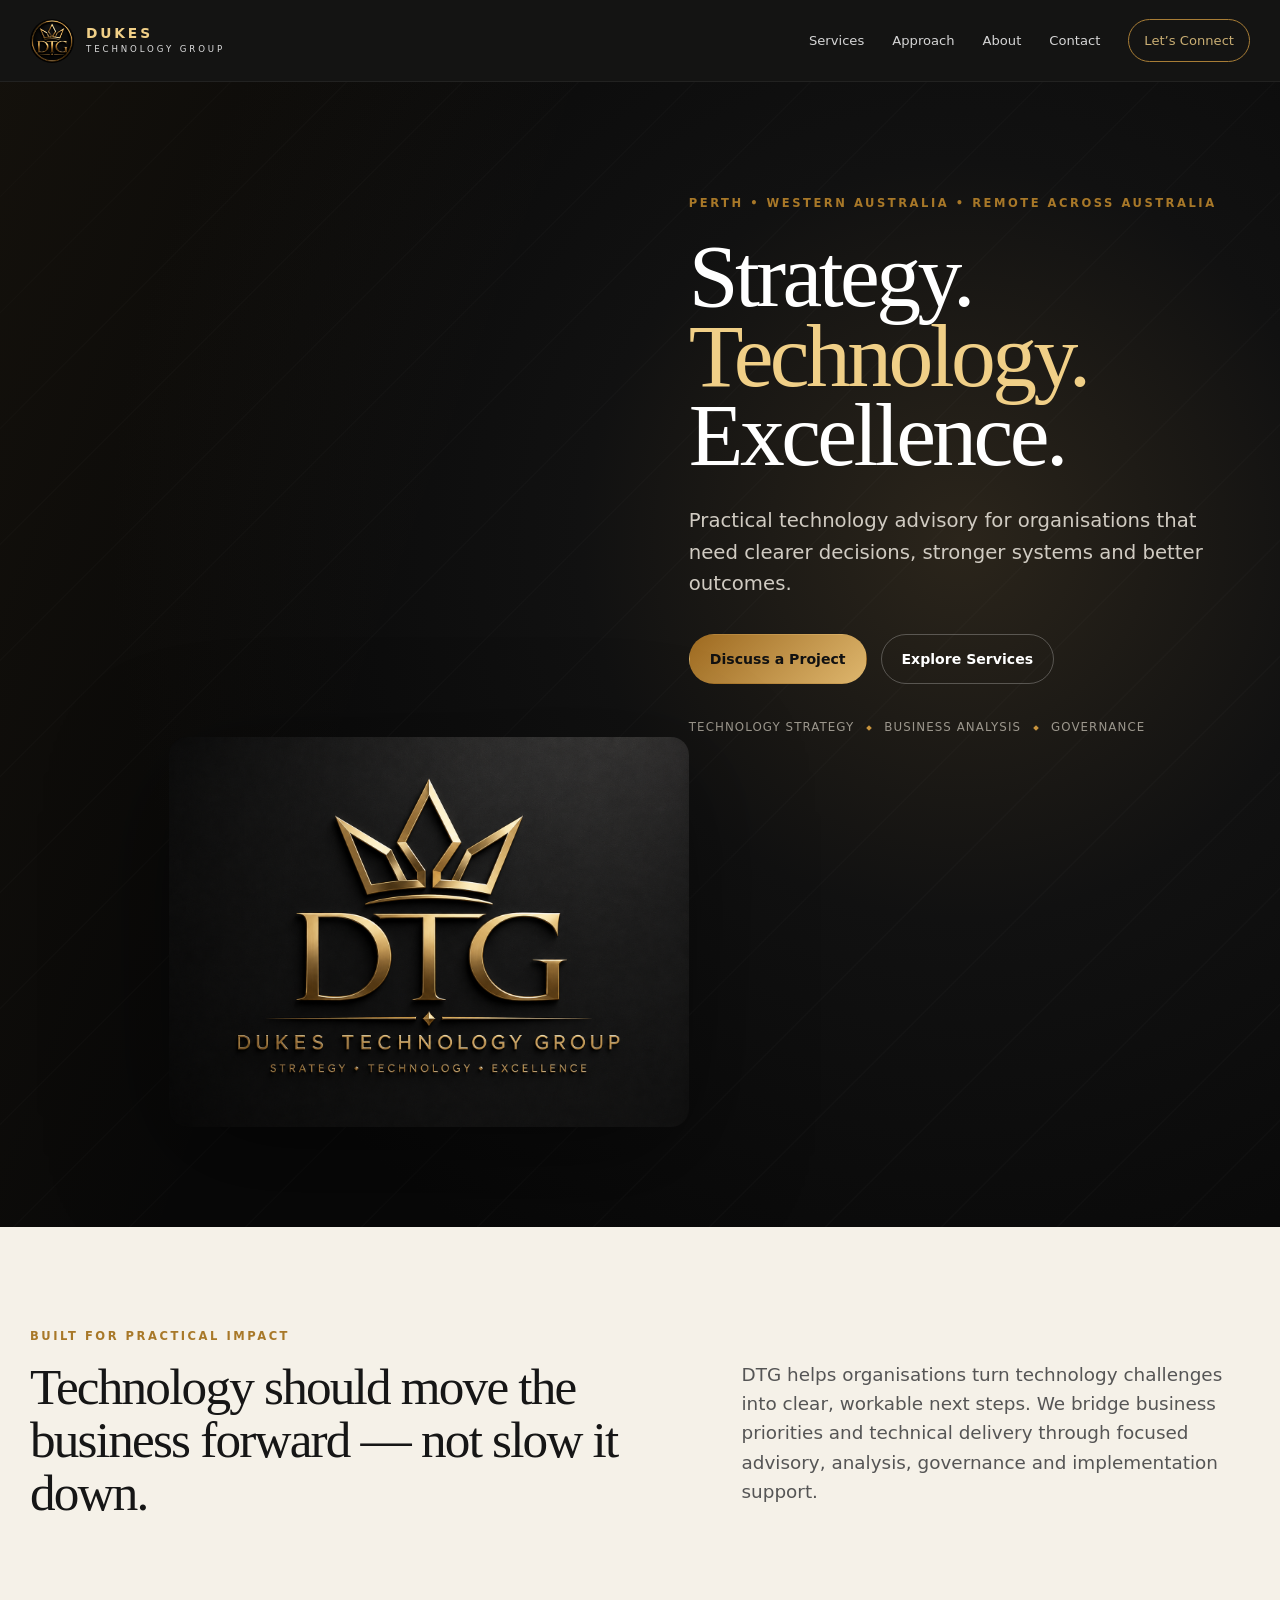
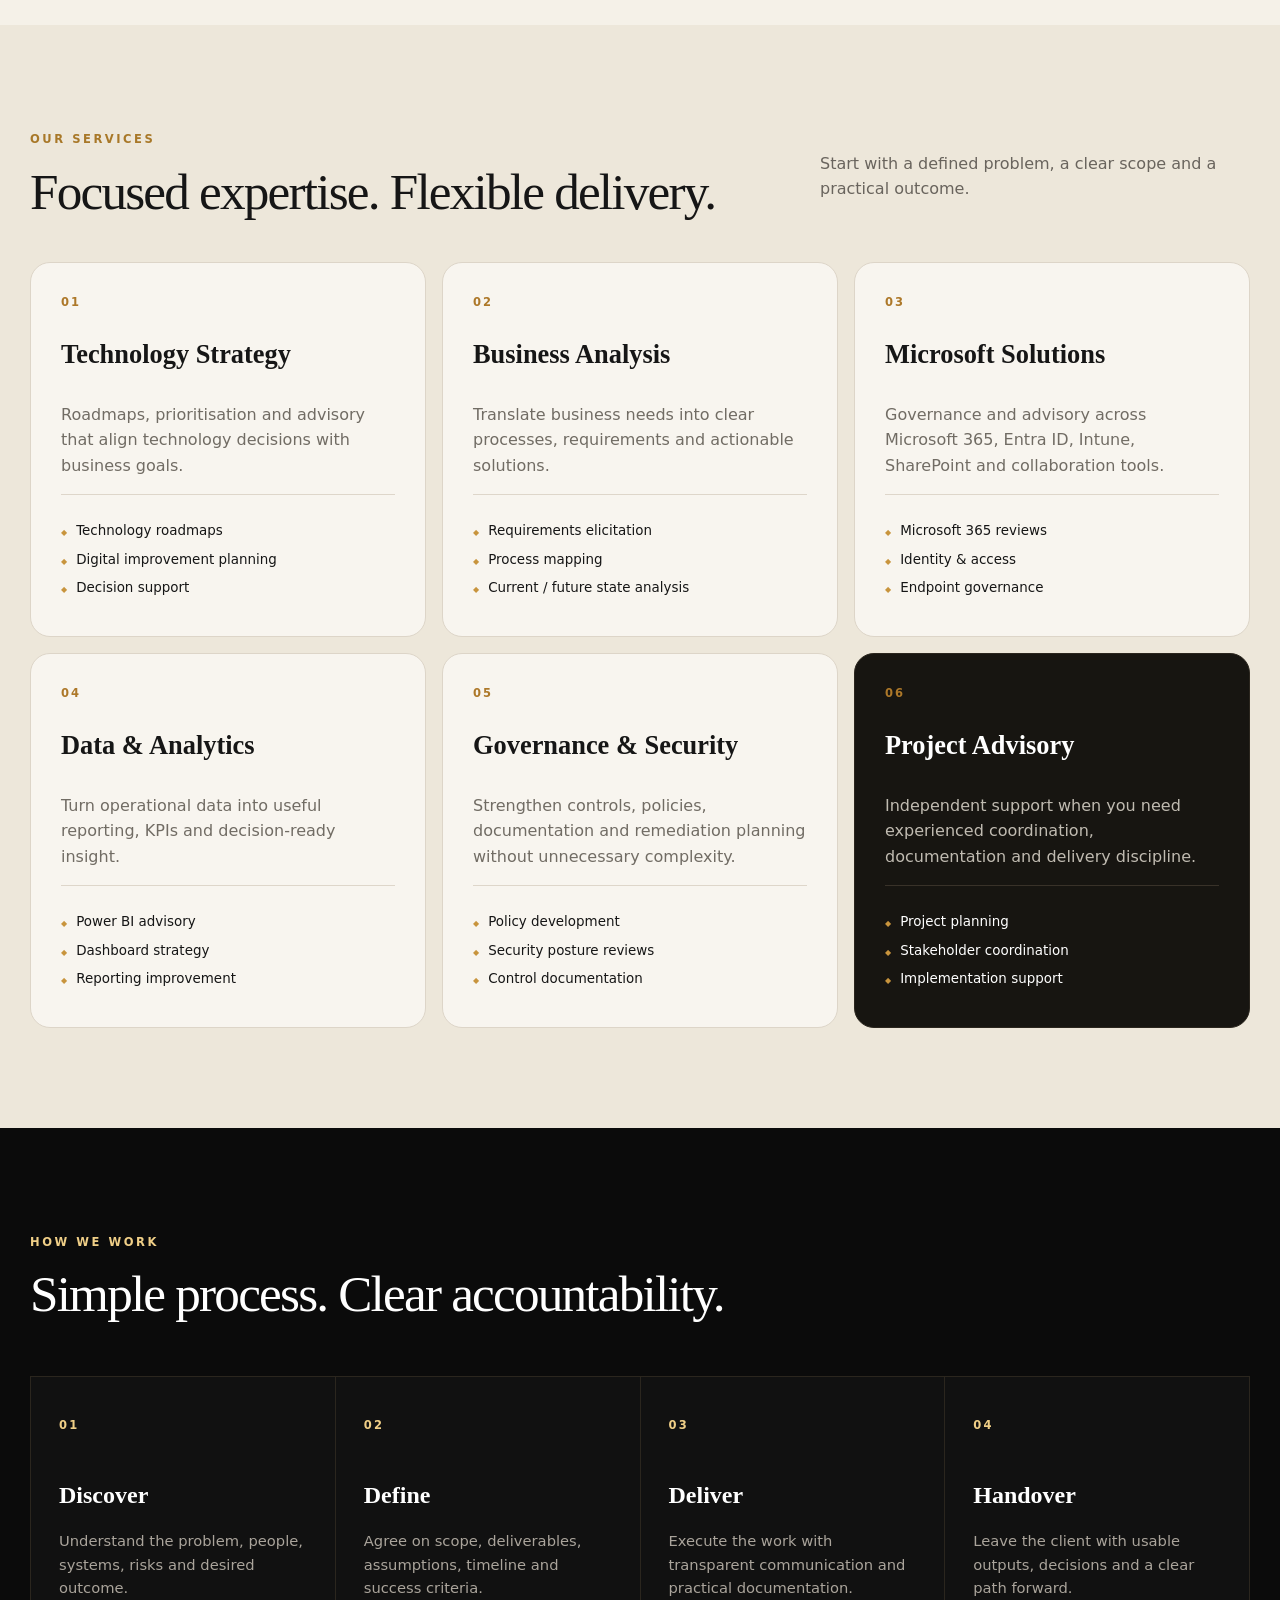
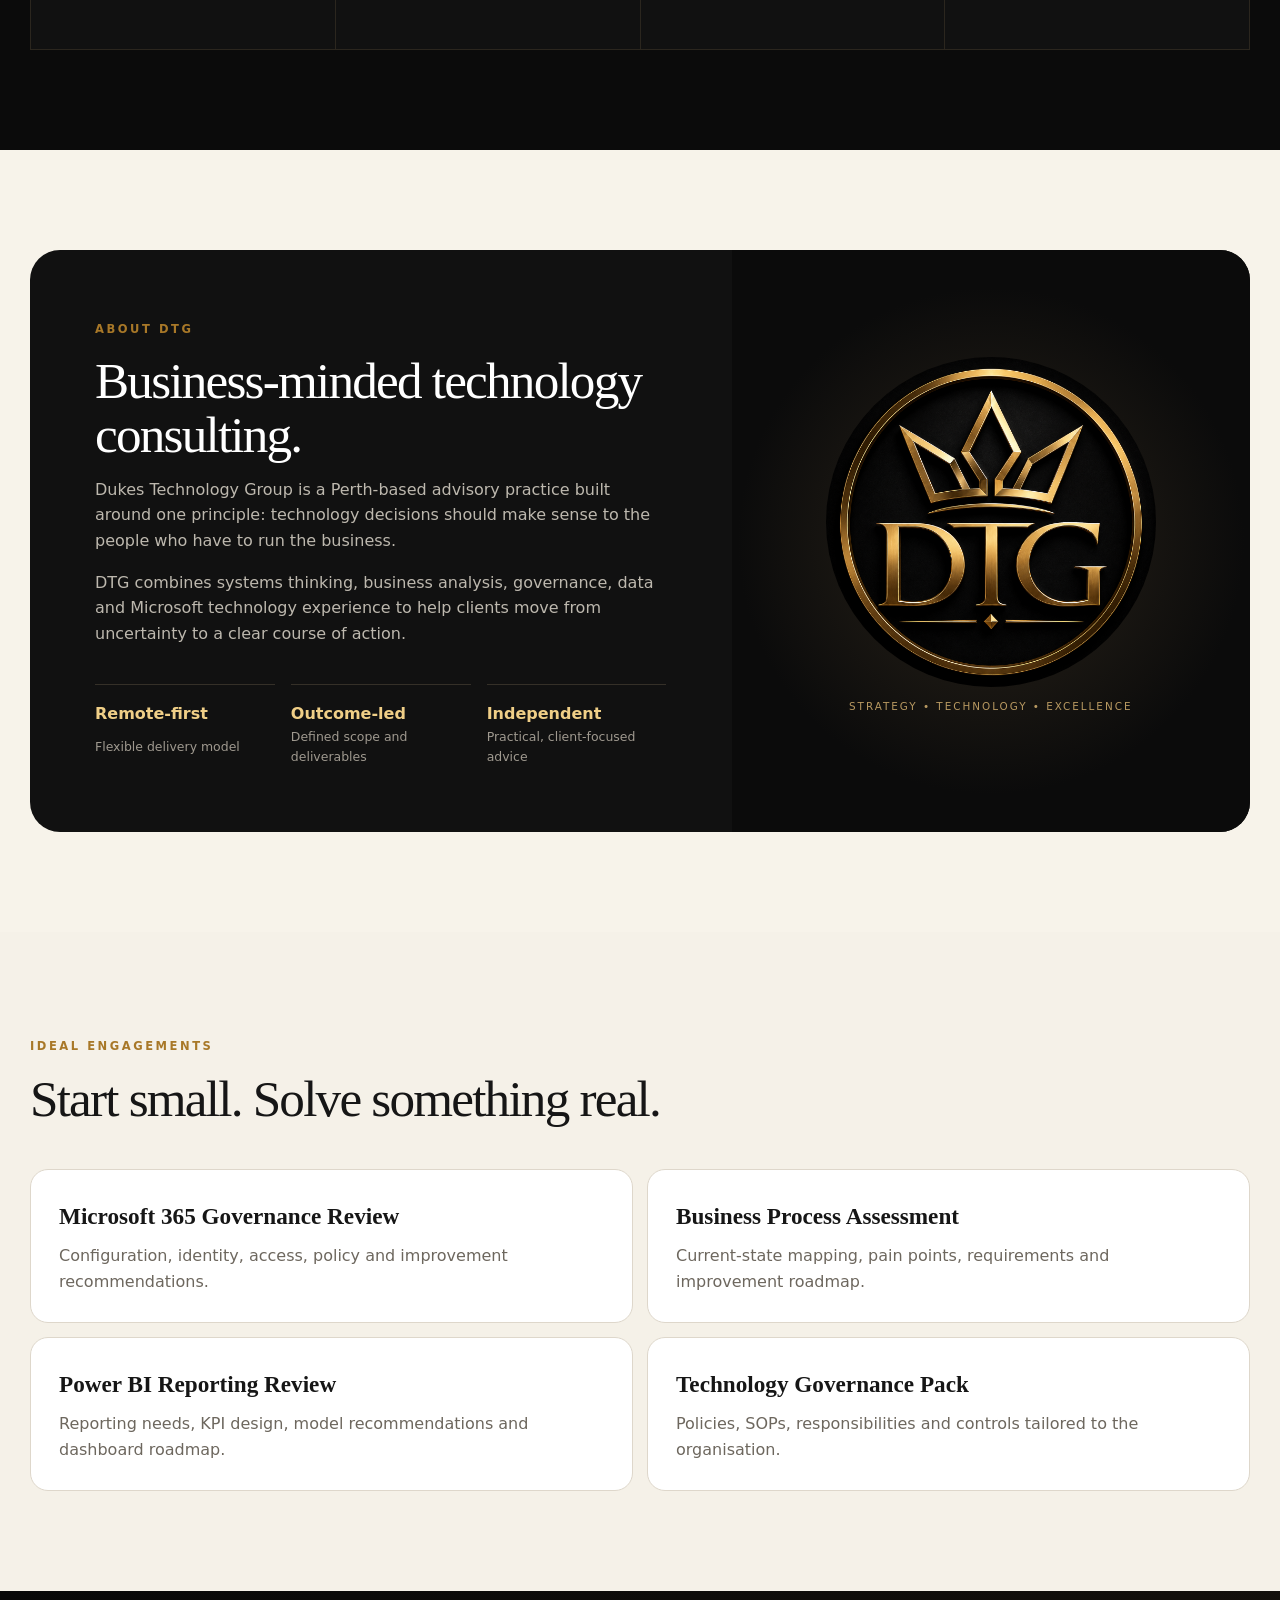
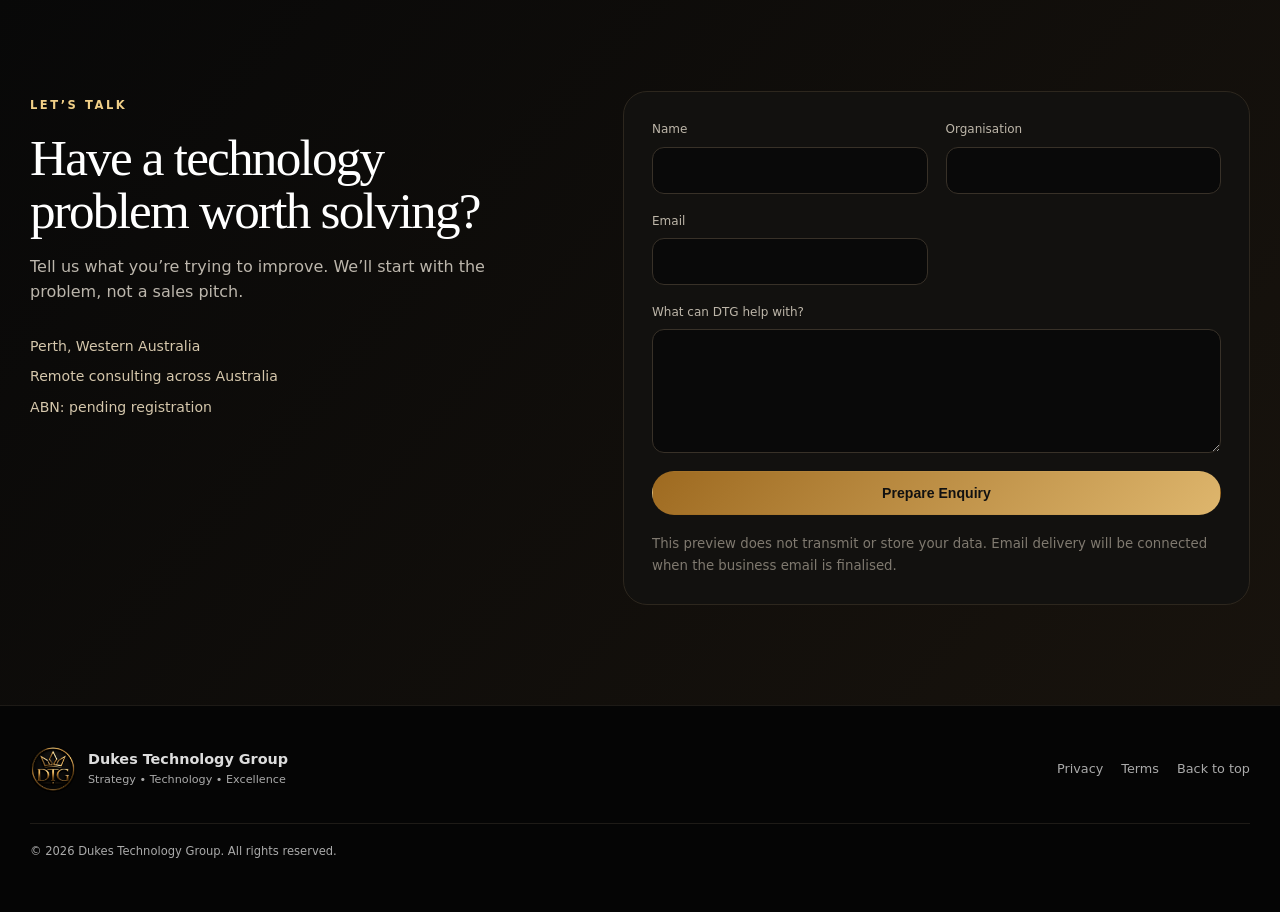
==== index.html @ 26ea8cbc "Initial Dukes Technology Group website Static black-and-gold marketing site: home, privacy, terms, s" ====
<!doctype html>
<html lang="en-AU">
<head>
  <meta charset="utf-8" />
  <meta name="viewport" content="width=device-width, initial-scale=1" />
  <title>Dukes Technology Group | Strategy. Technology. Excellence.</title>
  <meta name="description" content="Dukes Technology Group is a Perth-based technology advisory practice helping organisations improve strategy, systems, Microsoft 365, data, governance and security." />
  <link rel="icon" href="assets/favicon.png" type="image/png" />
  <link rel="stylesheet" href="style.css" />
</head>
<body>
  <header class="site-header" id="top">
    <a class="brand" href="#top" aria-label="Dukes Technology Group home">
      <img src="assets/dtg-avatar.png" alt="DTG crown monogram" />
      <span><strong>DUKES</strong><small>TECHNOLOGY GROUP</small></span>
    </a>
    <button class="nav-toggle" aria-label="Open menu" aria-expanded="false">☰</button>
    <nav class="nav" aria-label="Main navigation">
      <a href="#services">Services</a>
      <a href="#approach">Approach</a>
      <a href="#about">About</a>
      <a href="#contact">Contact</a>
      <a class="nav-cta" href="#contact">Let’s Connect</a>
    </nav>
  </header>

  <main>
    <section class="hero">
      <div class="hero-overlay"></div>
      <div class="hero-copy">
        <p class="eyebrow">PERTH • WESTERN AUSTRALIA • REMOTE ACROSS AUSTRALIA</p>
        <h1>Strategy.<br><span>Technology.</span><br>Excellence.</h1>
        <p class="hero-lede">Practical technology advisory for organisations that need clearer decisions, stronger systems and better outcomes.</p>
        <div class="hero-actions">
          <a class="btn gold" href="#contact">Discuss a Project</a>
          <a class="btn ghost" href="#services">Explore Services</a>
        </div>
        <div class="trust-row">
          <span>Technology Strategy</span><i></i><span>Business Analysis</span><i></i><span>Governance</span>
        </div>
      </div>
      <div class="hero-mark">
        <img src="assets/dtg-hero-logo.png" alt="Dukes Technology Group gold logo" />
      </div>
    </section>

    <section class="intro section-pad">
      <div class="section-kicker">BUILT FOR PRACTICAL IMPACT</div>
      <div class="intro-grid">
        <h2>Technology should move the business forward — not slow it down.</h2>
        <p>DTG helps organisations turn technology challenges into clear, workable next steps. We bridge business priorities and technical delivery through focused advisory, analysis, governance and implementation support.</p>
      </div>
    </section>

    <section class="services section-pad" id="services">
      <div class="section-heading">
        <div><span class="section-kicker">OUR SERVICES</span><h2>Focused expertise. Flexible delivery.</h2></div>
        <p>Start with a defined problem, a clear scope and a practical outcome.</p>
      </div>
      <div class="card-grid">
        <article class="service-card"><span class="num">01</span><h3>Technology Strategy</h3><p>Roadmaps, prioritisation and advisory that align technology decisions with business goals.</p><ul><li>Technology roadmaps</li><li>Digital improvement planning</li><li>Decision support</li></ul></article>
        <article class="service-card"><span class="num">02</span><h3>Business Analysis</h3><p>Translate business needs into clear processes, requirements and actionable solutions.</p><ul><li>Requirements elicitation</li><li>Process mapping</li><li>Current / future state analysis</li></ul></article>
        <article class="service-card"><span class="num">03</span><h3>Microsoft Solutions</h3><p>Governance and advisory across Microsoft 365, Entra ID, Intune, SharePoint and collaboration tools.</p><ul><li>Microsoft 365 reviews</li><li>Identity & access</li><li>Endpoint governance</li></ul></article>
        <article class="service-card"><span class="num">04</span><h3>Data & Analytics</h3><p>Turn operational data into useful reporting, KPIs and decision-ready insight.</p><ul><li>Power BI advisory</li><li>Dashboard strategy</li><li>Reporting improvement</li></ul></article>
        <article class="service-card"><span class="num">05</span><h3>Governance & Security</h3><p>Strengthen controls, policies, documentation and remediation planning without unnecessary complexity.</p><ul><li>Policy development</li><li>Security posture reviews</li><li>Control documentation</li></ul></article>
        <article class="service-card featured"><span class="num">06</span><h3>Project Advisory</h3><p>Independent support when you need experienced coordination, documentation and delivery discipline.</p><ul><li>Project planning</li><li>Stakeholder coordination</li><li>Implementation support</li></ul></article>
      </div>
    </section>

    <section class="approach" id="approach">
      <div class="section-pad">
        <span class="section-kicker light">HOW WE WORK</span>
        <h2>Simple process. Clear accountability.</h2>
        <div class="steps">
          <div class="step"><b>01</b><h3>Discover</h3><p>Understand the problem, people, systems, risks and desired outcome.</p></div>
          <div class="step"><b>02</b><h3>Define</h3><p>Agree on scope, deliverables, assumptions, timeline and success criteria.</p></div>
          <div class="step"><b>03</b><h3>Deliver</h3><p>Execute the work with transparent communication and practical documentation.</p></div>
          <div class="step"><b>04</b><h3>Handover</h3><p>Leave the client with usable outputs, decisions and a clear path forward.</p></div>
        </div>
      </div>
    </section>

    <section class="about section-pad" id="about">
      <div class="about-panel">
        <div class="about-copy">
          <span class="section-kicker">ABOUT DTG</span>
          <h2>Business-minded technology consulting.</h2>
          <p>Dukes Technology Group is a Perth-based advisory practice built around one principle: technology decisions should make sense to the people who have to run the business.</p>
          <p>DTG combines systems thinking, business analysis, governance, data and Microsoft technology experience to help clients move from uncertainty to a clear course of action.</p>
          <div class="mini-stats"><div><strong>Remote-first</strong><span>Flexible delivery model</span></div><div><strong>Outcome-led</strong><span>Defined scope and deliverables</span></div><div><strong>Independent</strong><span>Practical, client-focused advice</span></div></div>
        </div>
        <div class="about-brand"><img src="assets/dtg-avatar.png" alt="DTG emblem" /><p>STRATEGY • TECHNOLOGY • EXCELLENCE</p></div>
      </div>
    </section>

    <section class="ideal section-pad">
      <div class="section-heading"><div><span class="section-kicker">IDEAL ENGAGEMENTS</span><h2>Start small. Solve something real.</h2></div></div>
      <div class="engagements">
        <div><h3>Microsoft 365 Governance Review</h3><p>Configuration, identity, access, policy and improvement recommendations.</p></div>
        <div><h3>Business Process Assessment</h3><p>Current-state mapping, pain points, requirements and improvement roadmap.</p></div>
        <div><h3>Power BI Reporting Review</h3><p>Reporting needs, KPI design, model recommendations and dashboard roadmap.</p></div>
        <div><h3>Technology Governance Pack</h3><p>Policies, SOPs, responsibilities and controls tailored to the organisation.</p></div>
      </div>
    </section>

    <section class="contact" id="contact">
      <div class="contact-inner section-pad">
        <div>
          <span class="section-kicker light">LET’S TALK</span>
          <h2>Have a technology problem worth solving?</h2>
          <p>Tell us what you’re trying to improve. We’ll start with the problem, not a sales pitch.</p>
          <div class="contact-meta"><span>Perth, Western Australia</span><span>Remote consulting across Australia</span><span>ABN: pending registration</span></div>
        </div>
        <form class="contact-form" id="contactForm">
          <label>Name<input required name="name" autocomplete="name" /></label>
          <label>Organisation<input name="organisation" autocomplete="organization" /></label>
          <label>Email<input required type="email" name="email" autocomplete="email" /></label>
          <label>What can DTG help with?<textarea required name="message" rows="5"></textarea></label>
          <button class="btn gold" type="submit">Prepare Enquiry</button>
          <small id="formNote">This preview does not transmit or store your data. Email delivery will be connected when the business email is finalised.</small>
        </form>
      </div>
    </section>
  </main>

  <footer>
    <div class="footer-brand"><img src="assets/dtg-avatar.png" alt="DTG" /><span><strong>Dukes Technology Group</strong><small>Strategy • Technology • Excellence</small></span></div>
    <div class="footer-links"><a href="privacy.html">Privacy</a><a href="terms.html">Terms</a><a href="#top">Back to top</a></div>
    <p>© <span id="year"></span> Dukes Technology Group. All rights reserved.</p>
  </footer>
  <script src="script.js"></script>
</body>
</html>
---- style.css ----
:root{--bg:#090909;--panel:#111;--text:#f5f2eb;--muted:#b5b0a6;--gold:#c8943d;--gold2:#f0cf87;--cream:#f5f1e8;--ink:#161616;--line:rgba(200,148,61,.28);--max:1220px;--radius:20px}*{box-sizing:border-box}html{scroll-behavior:smooth}body{margin:0;font-family:Inter,ui-sans-serif,system-ui,-apple-system,BlinkMacSystemFont,"Segoe UI",sans-serif;color:var(--ink);background:var(--cream);line-height:1.6}a{color:inherit;text-decoration:none}img{max-width:100%;display:block}.site-header{height:82px;position:sticky;top:0;z-index:30;background:rgba(8,8,8,.95);backdrop-filter:blur(14px);display:flex;align-items:center;justify-content:space-between;padding:0 max(24px,calc((100vw - var(--max))/2));border-bottom:1px solid rgba(255,255,255,.06);color:white}.brand{display:flex;align-items:center;gap:12px}.brand img{width:44px;height:44px;border-radius:50%;object-fit:cover}.brand span{display:grid;line-height:1.1;letter-spacing:.18em}.brand strong{font-size:.86rem;color:var(--gold2)}.brand small{font-size:.54rem;color:#ddd;margin-top:4px}.nav{display:flex;gap:28px;align-items:center;font-size:.82rem}.nav a{opacity:.82}.nav a:hover{opacity:1;color:var(--gold2)}.nav-cta{border:1px solid var(--gold);padding:10px 15px;border-radius:999px;color:var(--gold2)!important}.nav-toggle{display:none;background:none;color:white;border:0;font-size:1.4rem}.hero{min-height:760px;background:radial-gradient(circle at 75% 40%,#2b251b 0,#111 32%,#080808 72%);position:relative;overflow:hidden;color:white;display:grid;grid-template-columns:1.08fr .92fr;align-items:center;padding:100px max(24px,calc((100vw - var(--max))/2))}.hero:before{content:"";position:absolute;inset:0;background:linear-gradient(110deg,rgba(200,148,61,.06),transparent 35%),repeating-linear-gradient(135deg,transparent 0 80px,rgba(255,255,255,.016) 81px 82px)}.hero-copy,.hero-mark{position:relative;z-index:2}.eyebrow,.section-kicker{font-size:.72rem;letter-spacing:.22em;font-weight:800;color:#a87828}.hero h1{font-family:Georgia,"Times New Roman",serif;font-weight:500;font-size:clamp(4rem,7vw,7rem);line-height:.89;margin:24px 0 30px;letter-spacing:-.04em}.hero h1 span{color:var(--gold2)}.hero-lede{max-width:670px;font-size:1.23rem;color:#d0cbc2}.hero-actions{display:flex;gap:14px;margin:34px 0}.btn{display:inline-flex;align-items:center;justify-content:center;padding:13px 20px;border-radius:999px;border:1px solid transparent;font-weight:700;font-size:.88rem;cursor:pointer}.btn.gold{background:linear-gradient(135deg,#9e6a20,#deb66d);color:#111}.btn.ghost{border-color:rgba(255,255,255,.25);color:white}.btn.ghost.dark{color:#222;border-color:#333;margin-top:28px}.trust-row{display:flex;align-items:center;gap:13px;color:#9c978d;font-size:.74rem;text-transform:uppercase;letter-spacing:.09em}.trust-row i{width:4px;height:4px;background:var(--gold);transform:rotate(45deg)}.hero-mark{display:flex;justify-content:flex-end}.hero-mark img{width:min(520px,43vw);border-radius:18px;filter:drop-shadow(0 32px 60px rgba(0,0,0,.45))}.section-pad{padding:100px max(24px,calc((100vw - var(--max))/2))}.intro-grid{display:grid;grid-template-columns:1.1fr .9fr;gap:90px;align-items:start}.intro h2,.section-heading h2,.about h2,.approach h2,.contact h2,.ideal h2{font-family:Georgia,"Times New Roman",serif;font-weight:500;font-size:clamp(2.4rem,4vw,4.3rem);line-height:1.04;letter-spacing:-.035em;margin:14px 0 0}.intro-grid p{font-size:1.15rem;color:#555;margin-top:14px}.section-heading{display:flex;justify-content:space-between;gap:40px;align-items:end;margin-bottom:44px}.section-heading p{max-width:430px;color:#69645d}.services{background:#ede7da}.card-grid{display:grid;grid-template-columns:repeat(3,1fr);gap:16px}.service-card{background:#f8f5ef;border:1px solid #ddd5c8;border-radius:var(--radius);padding:30px;min-height:360px;display:flex;flex-direction:column;transition:.25s}.service-card:hover{transform:translateY(-4px);box-shadow:0 18px 38px rgba(24,20,12,.08)}.service-card.featured{background:#171511;color:white;border-color:#2b261e}.num{font-size:.72rem;font-weight:800;letter-spacing:.18em;color:#ad7829}.service-card h3{font-family:Georgia,serif;font-size:1.65rem;margin:22px 0 10px}.service-card p{color:#716c64}.featured p{color:#c0bbb1}.service-card ul{list-style:none;padding:0;margin:auto 0 0;border-top:1px solid #ded6ca;padding-top:18px}.featured ul{border-color:#393229}.service-card li{font-size:.84rem;margin:7px 0}.service-card li:before{content:"◆";color:var(--gold);font-size:.5rem;margin-right:9px}.approach{background:#0b0b0b;color:white}.section-kicker.light{color:var(--gold2)}.approach h2{max-width:760px}.steps{display:grid;grid-template-columns:repeat(4,1fr);gap:1px;background:#2b261e;margin-top:55px;border:1px solid #2b261e}.step{background:#111;padding:34px 28px;min-height:250px}.step b{color:var(--gold2);font-size:.72rem;letter-spacing:.2em}.step h3{font-family:Georgia,serif;font-size:1.5rem;margin:40px 0 10px}.step p{color:#aaa49b;font-size:.92rem}.about{background:#f7f3ea}.about-panel{background:#111;color:white;border-radius:30px;display:grid;grid-template-columns:1.15fr .85fr;overflow:hidden}.about-copy{padding:65px}.about-copy p{color:#bdb8ae;max-width:700px}.mini-stats{display:grid;grid-template-columns:repeat(3,1fr);gap:16px;margin-top:38px}.mini-stats div{border-top:1px solid #353028;padding-top:16px;display:grid}.mini-stats strong{color:var(--gold2)}.mini-stats span{font-size:.78rem;color:#9f998f}.about-brand{background:radial-gradient(circle at center,#2b241a,#0b0b0b 65%);display:flex;flex-direction:column;justify-content:center;align-items:center;padding:55px}.about-brand img{max-width:330px;border-radius:50%}.about-brand p{font-size:.65rem;letter-spacing:.19em;color:#b89961}.engagements{display:grid;grid-template-columns:repeat(2,1fr);gap:14px}.engagements div{border:1px solid #ded7cb;border-radius:18px;padding:28px;background:#fff}.engagements h3{font-family:Georgia,serif;font-size:1.45rem;margin:0 0 8px}.engagements p{color:#6d675e;margin:0}.contact{background:linear-gradient(130deg,#080808,#18130d);color:white}.contact-inner{display:grid;grid-template-columns:.9fr 1.1fr;gap:80px}.contact p{color:#bcb6ac;max-width:540px}.contact-meta{display:grid;gap:8px;margin-top:30px;color:#d5c7ac;font-size:.88rem}.contact-form{background:#12110f;border:1px solid #2d271e;border-radius:24px;padding:28px;display:grid;grid-template-columns:1fr 1fr;gap:18px}.contact-form label{font-size:.75rem;color:#bdb6a9;display:grid;gap:7px}.contact-form label:nth-of-type(4),.contact-form button,.contact-form small{grid-column:1/-1}.contact-form input,.contact-form textarea{background:#090909;border:1px solid #383128;border-radius:12px;padding:13px;color:white;font:inherit;outline:none}.contact-form input:focus,.contact-form textarea:focus{border-color:#a87828}.contact-form small{color:#7f796f}footer{background:#050505;color:#aaa;padding:40px max(24px,calc((100vw - var(--max))/2));display:grid;grid-template-columns:1fr auto;align-items:center;gap:20px;border-top:1px solid #1d1a16}.footer-brand{display:flex;align-items:center;gap:12px}.footer-brand img{width:46px;height:46px;border-radius:50%}.footer-brand span{display:grid}.footer-brand strong{color:#ddd;font-size:.9rem}.footer-brand small{font-size:.7rem}.footer-links{display:flex;gap:18px;font-size:.8rem}footer>p{grid-column:1/-1;border-top:1px solid #1e1b17;padding-top:18px;font-size:.72rem}.legal-page{background:#f3efe6}.legal-page .site-header{position:relative}.legal-wrap{max-width:900px;margin:auto;padding:90px 24px 120px}.legal-wrap h1{font-family:Georgia,serif;font-size:4rem;line-height:1;margin:15px 0}.legal-wrap h2{font-family:Georgia,serif;margin-top:36px}.updated{color:#806a48;border-left:3px solid var(--gold);padding-left:15px}.legal-wrap p{color:#554f47}
@media(max-width:900px){.nav-toggle{display:block}.nav{display:none;position:absolute;top:82px;left:0;right:0;background:#090909;padding:20px 24px;flex-direction:column;align-items:flex-start}.nav.open{display:flex}.hero{grid-template-columns:1fr;padding-top:80px}.hero-mark{display:none}.intro-grid,.about-panel,.contact-inner{grid-template-columns:1fr;gap:40px}.card-grid{grid-template-columns:1fr 1fr}.steps{grid-template-columns:1fr 1fr}.section-heading{display:block}.section-heading p{margin-top:16px}.mini-stats{grid-template-columns:1fr}.engagements{grid-template-columns:1fr}footer{grid-template-columns:1fr}.footer-links{justify-content:flex-start}}@media(max-width:620px){.site-header{height:72px}.brand img{width:38px;height:38px}.hero{min-height:660px;padding-top:60px}.hero h1{font-size:3.5rem}.hero-actions{flex-direction:column;align-items:flex-start}.trust-row{flex-wrap:wrap}.card-grid,.steps{grid-template-columns:1fr}.section-pad{padding-top:72px;padding-bottom:72px}.about-copy{padding:38px 26px}.about-brand{padding:38px 26px}.contact-form{grid-template-columns:1fr}.legal-wrap h1{font-size:3rem}}
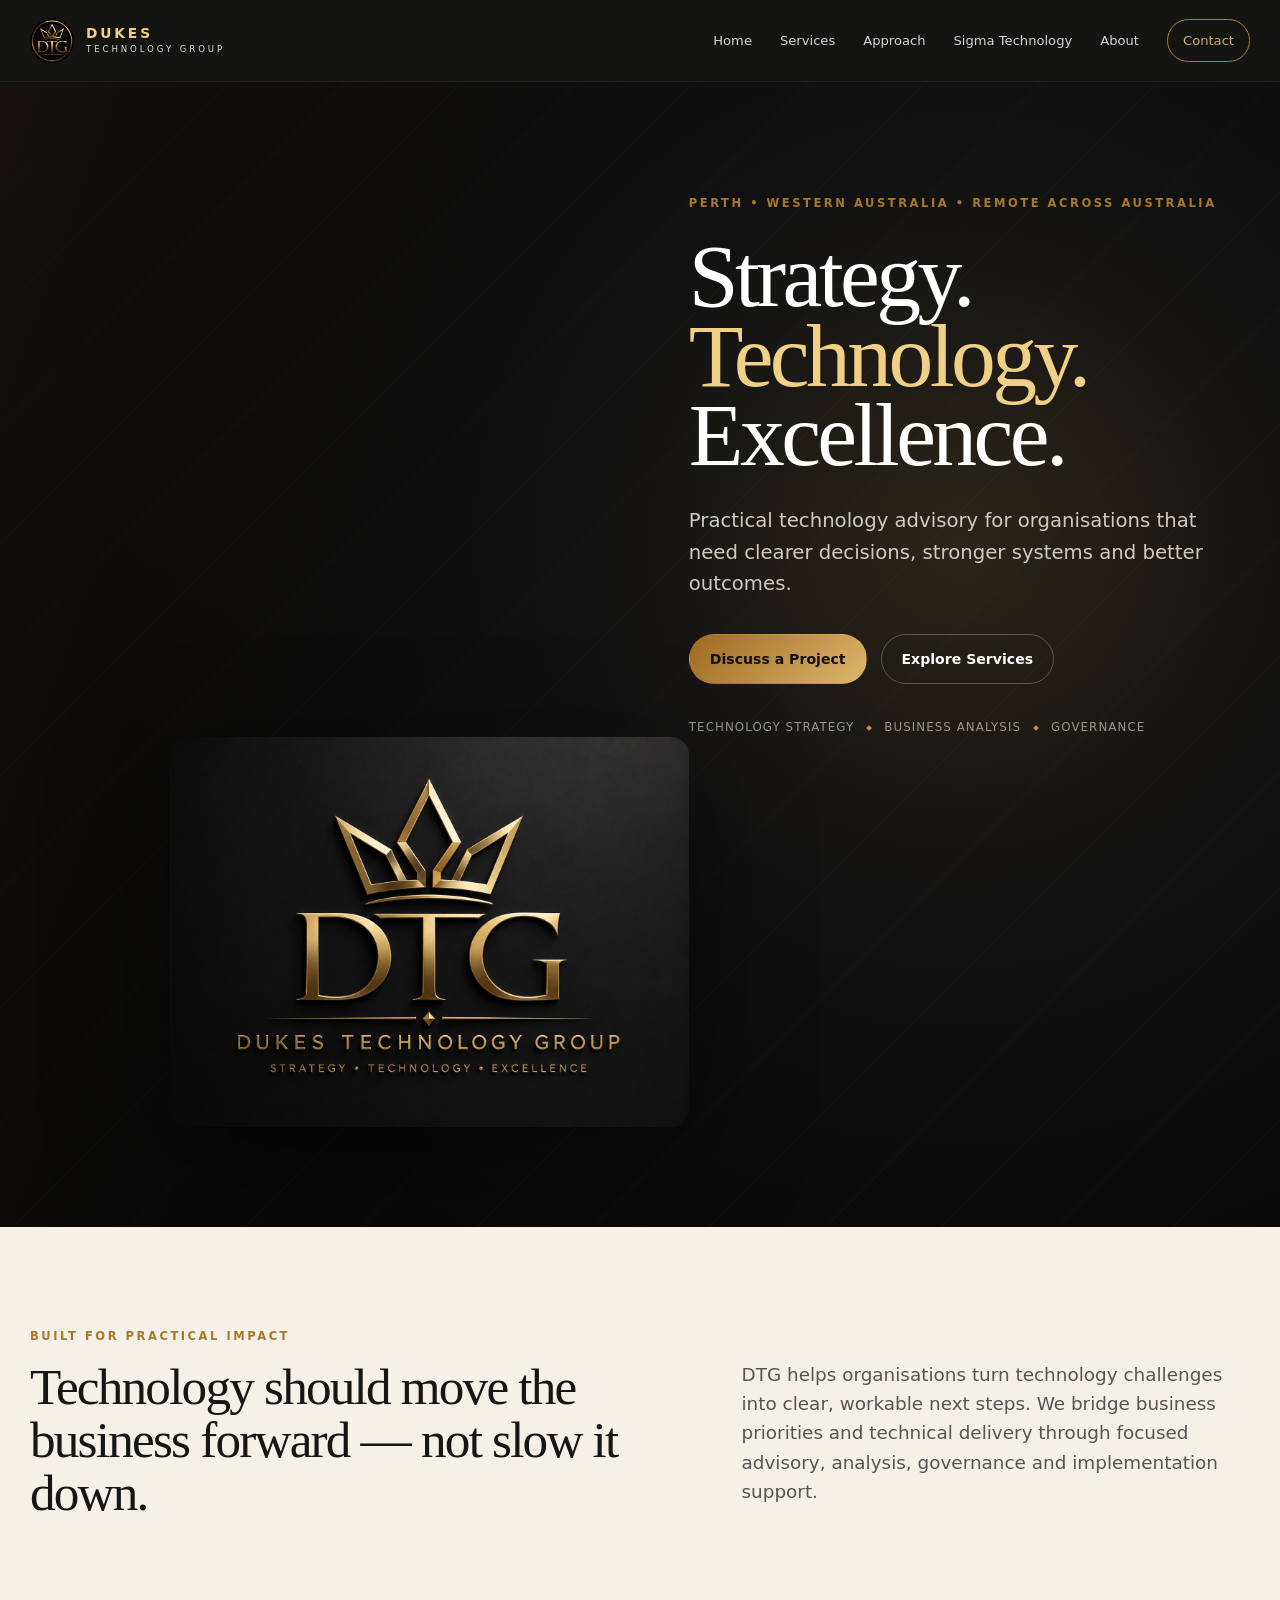
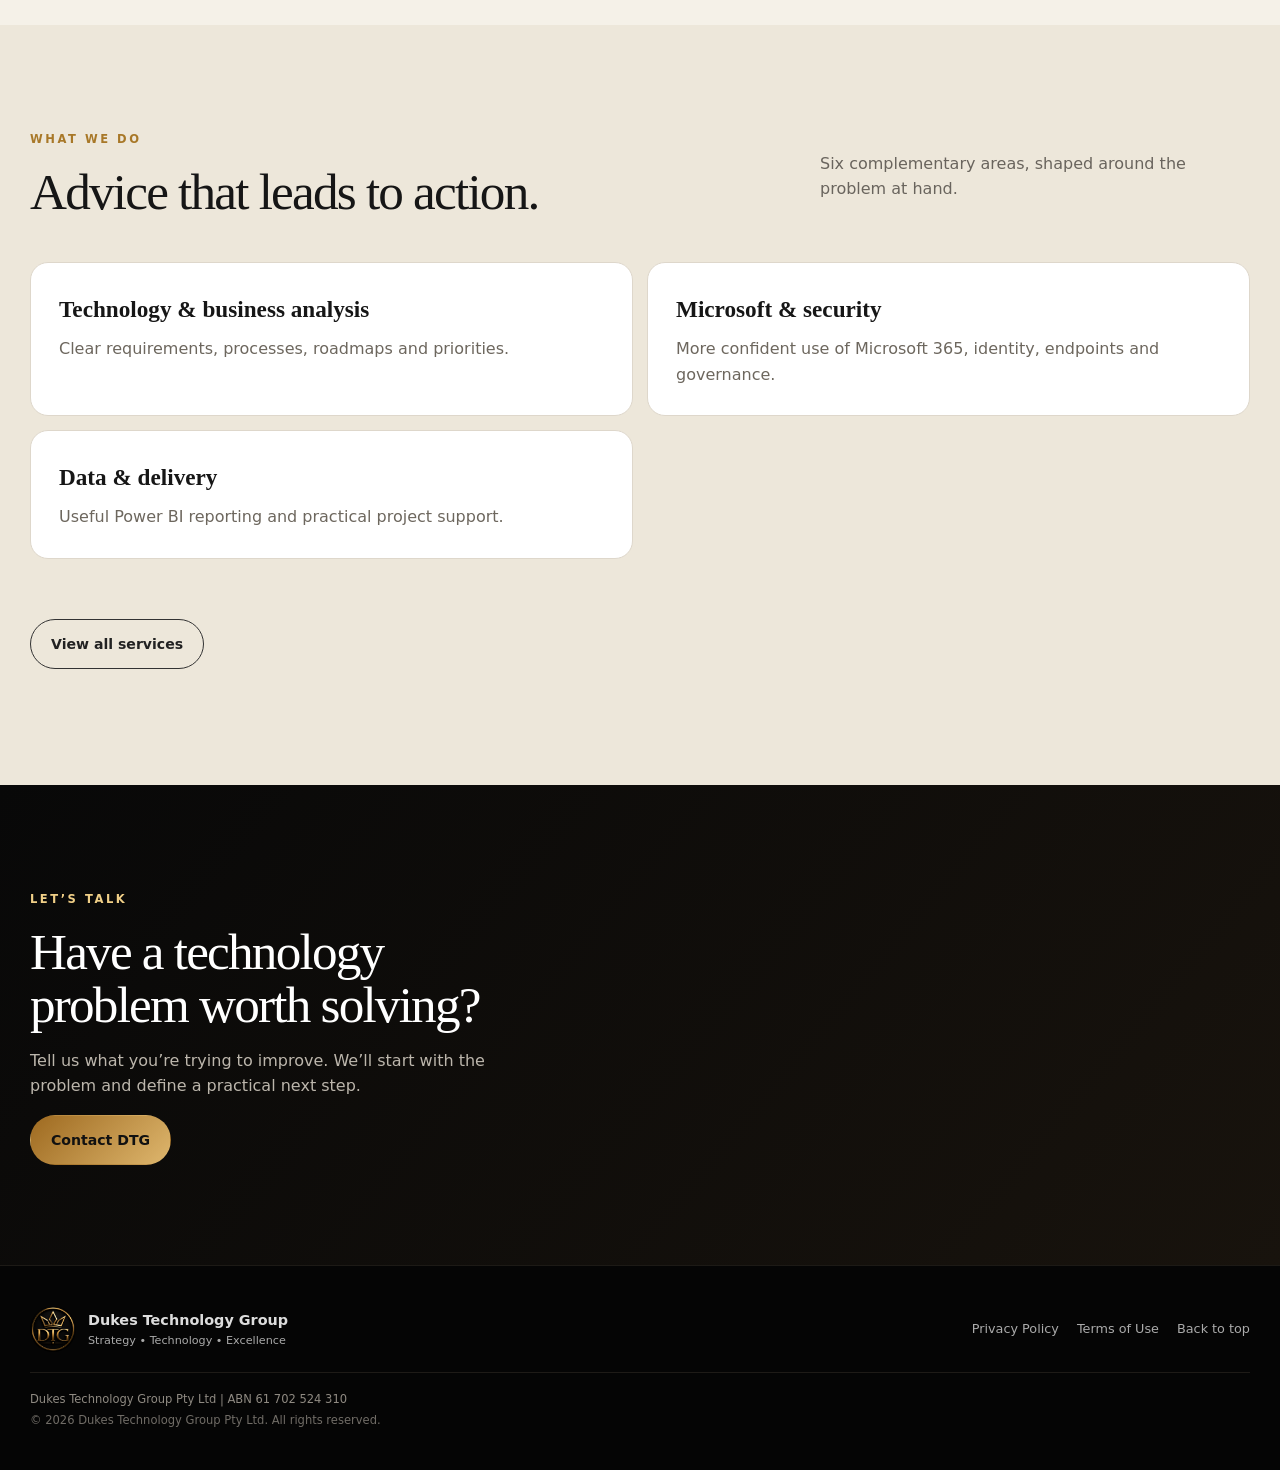
==== commit 1464ef93: "Replace prototype site with final Vercel-ready DTG website Import the complete, finished dukestg.com" ====
--- a/index.html
+++ b/index.html
@@ -1,39 +1,12 @@
-<!doctype html>
-<html lang="en-AU">
-<head>
-  <meta charset="utf-8" />
-  <meta name="viewport" content="width=device-width, initial-scale=1" />
-  <title>Dukes Technology Group | Strategy. Technology. Excellence.</title>
-  <meta name="description" content="Dukes Technology Group is a Perth-based technology advisory practice helping organisations improve strategy, systems, Microsoft 365, data, governance and security." />
-  <link rel="icon" href="assets/favicon.png" type="image/png" />
-  <link rel="stylesheet" href="style.css" />
-</head>
-<body>
-  <header class="site-header" id="top">
-    <a class="brand" href="#top" aria-label="Dukes Technology Group home">
-      <img src="assets/dtg-avatar.png" alt="DTG crown monogram" />
-      <span><strong>DUKES</strong><small>TECHNOLOGY GROUP</small></span>
-    </a>
-    <button class="nav-toggle" aria-label="Open menu" aria-expanded="false">☰</button>
-    <nav class="nav" aria-label="Main navigation">
-      <a href="#services">Services</a>
-      <a href="#approach">Approach</a>
-      <a href="#about">About</a>
-      <a href="#contact">Contact</a>
-      <a class="nav-cta" href="#contact">Let’s Connect</a>
-    </nav>
-  </header>
-
-  <main>
-    <section class="hero">
+<!doctype html><html lang="en-AU"><head><meta charset="utf-8"><meta name="viewport" content="width=device-width, initial-scale=1"><title>Strategy • Technology • Excellence | Dukes Technology Group</title><meta name="description" content="Perth-based technology advisory, business analysis, Microsoft solutions, data and governance."><link rel="icon" type="image/png" sizes="32x32" href="/assets/favicon-32.png?v=3"><link rel="icon" type="image/png" sizes="64x64" href="/assets/favicon-64.png?v=3"><link rel="shortcut icon" type="image/x-icon" href="/favicon.ico?v=3"><link rel="apple-touch-icon" sizes="180x180" href="/apple-touch-icon.png?v=3"><link rel="manifest" href="/site.webmanifest?v=3"><link rel="stylesheet" href="style.css"></head><body><header class="site-header" id="top"><a class="brand" href="index.html" aria-label="Dukes Technology Group home"><img src="assets/dtg-avatar.png" alt="DTG crown monogram"><span><strong>DUKES</strong><small>TECHNOLOGY GROUP</small></span></a><button class="nav-toggle" aria-label="Open menu" aria-expanded="false" aria-controls="site-nav">☰</button><nav class="nav" id="site-nav" aria-label="Main navigation"><a href="index.html">Home</a><a href="services.html">Services</a><a href="approach.html">Approach</a><a href="sigma-technology.html">Sigma Technology</a><a href="about.html">About</a><a class="nav-cta" href="contact.html">Contact</a></nav></header><main><section class="hero">
       <div class="hero-overlay"></div>
       <div class="hero-copy">
         <p class="eyebrow">PERTH • WESTERN AUSTRALIA • REMOTE ACROSS AUSTRALIA</p>
         <h1>Strategy.<br><span>Technology.</span><br>Excellence.</h1>
         <p class="hero-lede">Practical technology advisory for organisations that need clearer decisions, stronger systems and better outcomes.</p>
         <div class="hero-actions">
-          <a class="btn gold" href="#contact">Discuss a Project</a>
-          <a class="btn ghost" href="#services">Explore Services</a>
+          <a class="btn gold" href="contact.html">Discuss a Project</a>
+          <a class="btn ghost" href="services.html">Explore Services</a>
         </div>
         <div class="trust-row">
           <span>Technology Strategy</span><i></i><span>Business Analysis</span><i></i><span>Governance</span>
@@ -42,92 +15,10 @@
       <div class="hero-mark">
         <img src="assets/dtg-hero-logo.png" alt="Dukes Technology Group gold logo" />
       </div>
-    </section>
-
-    <section class="intro section-pad">
+    </section><section class="intro section-pad">
       <div class="section-kicker">BUILT FOR PRACTICAL IMPACT</div>
       <div class="intro-grid">
         <h2>Technology should move the business forward — not slow it down.</h2>
         <p>DTG helps organisations turn technology challenges into clear, workable next steps. We bridge business priorities and technical delivery through focused advisory, analysis, governance and implementation support.</p>
       </div>
-    </section>
-
-    <section class="services section-pad" id="services">
-      <div class="section-heading">
-        <div><span class="section-kicker">OUR SERVICES</span><h2>Focused expertise. Flexible delivery.</h2></div>
-        <p>Start with a defined problem, a clear scope and a practical outcome.</p>
-      </div>
-      <div class="card-grid">
-        <article class="service-card"><span class="num">01</span><h3>Technology Strategy</h3><p>Roadmaps, prioritisation and advisory that align technology decisions with business goals.</p><ul><li>Technology roadmaps</li><li>Digital improvement planning</li><li>Decision support</li></ul></article>
-        <article class="service-card"><span class="num">02</span><h3>Business Analysis</h3><p>Translate business needs into clear processes, requirements and actionable solutions.</p><ul><li>Requirements elicitation</li><li>Process mapping</li><li>Current / future state analysis</li></ul></article>
-        <article class="service-card"><span class="num">03</span><h3>Microsoft Solutions</h3><p>Governance and advisory across Microsoft 365, Entra ID, Intune, SharePoint and collaboration tools.</p><ul><li>Microsoft 365 reviews</li><li>Identity & access</li><li>Endpoint governance</li></ul></article>
-        <article class="service-card"><span class="num">04</span><h3>Data & Analytics</h3><p>Turn operational data into useful reporting, KPIs and decision-ready insight.</p><ul><li>Power BI advisory</li><li>Dashboard strategy</li><li>Reporting improvement</li></ul></article>
-        <article class="service-card"><span class="num">05</span><h3>Governance & Security</h3><p>Strengthen controls, policies, documentation and remediation planning without unnecessary complexity.</p><ul><li>Policy development</li><li>Security posture reviews</li><li>Control documentation</li></ul></article>
-        <article class="service-card featured"><span class="num">06</span><h3>Project Advisory</h3><p>Independent support when you need experienced coordination, documentation and delivery discipline.</p><ul><li>Project planning</li><li>Stakeholder coordination</li><li>Implementation support</li></ul></article>
-      </div>
-    </section>
-
-    <section class="approach" id="approach">
-      <div class="section-pad">
-        <span class="section-kicker light">HOW WE WORK</span>
-        <h2>Simple process. Clear accountability.</h2>
-        <div class="steps">
-          <div class="step"><b>01</b><h3>Discover</h3><p>Understand the problem, people, systems, risks and desired outcome.</p></div>
-          <div class="step"><b>02</b><h3>Define</h3><p>Agree on scope, deliverables, assumptions, timeline and success criteria.</p></div>
-          <div class="step"><b>03</b><h3>Deliver</h3><p>Execute the work with transparent communication and practical documentation.</p></div>
-          <div class="step"><b>04</b><h3>Handover</h3><p>Leave the client with usable outputs, decisions and a clear path forward.</p></div>
-        </div>
-      </div>
-    </section>
-
-    <section class="about section-pad" id="about">
-      <div class="about-panel">
-        <div class="about-copy">
-          <span class="section-kicker">ABOUT DTG</span>
-          <h2>Business-minded technology consulting.</h2>
-          <p>Dukes Technology Group is a Perth-based advisory practice built around one principle: technology decisions should make sense to the people who have to run the business.</p>
-          <p>DTG combines systems thinking, business analysis, governance, data and Microsoft technology experience to help clients move from uncertainty to a clear course of action.</p>
-          <div class="mini-stats"><div><strong>Remote-first</strong><span>Flexible delivery model</span></div><div><strong>Outcome-led</strong><span>Defined scope and deliverables</span></div><div><strong>Independent</strong><span>Practical, client-focused advice</span></div></div>
-        </div>
-        <div class="about-brand"><img src="assets/dtg-avatar.png" alt="DTG emblem" /><p>STRATEGY • TECHNOLOGY • EXCELLENCE</p></div>
-      </div>
-    </section>
-
-    <section class="ideal section-pad">
-      <div class="section-heading"><div><span class="section-kicker">IDEAL ENGAGEMENTS</span><h2>Start small. Solve something real.</h2></div></div>
-      <div class="engagements">
-        <div><h3>Microsoft 365 Governance Review</h3><p>Configuration, identity, access, policy and improvement recommendations.</p></div>
-        <div><h3>Business Process Assessment</h3><p>Current-state mapping, pain points, requirements and improvement roadmap.</p></div>
-        <div><h3>Power BI Reporting Review</h3><p>Reporting needs, KPI design, model recommendations and dashboard roadmap.</p></div>
-        <div><h3>Technology Governance Pack</h3><p>Policies, SOPs, responsibilities and controls tailored to the organisation.</p></div>
-      </div>
-    </section>
-
-    <section class="contact" id="contact">
-      <div class="contact-inner section-pad">
-        <div>
-          <span class="section-kicker light">LET’S TALK</span>
-          <h2>Have a technology problem worth solving?</h2>
-          <p>Tell us what you’re trying to improve. We’ll start with the problem, not a sales pitch.</p>
-          <div class="contact-meta"><span>Perth, Western Australia</span><span>Remote consulting across Australia</span><span>ABN: pending registration</span></div>
-        </div>
-        <form class="contact-form" id="contactForm">
-          <label>Name<input required name="name" autocomplete="name" /></label>
-          <label>Organisation<input name="organisation" autocomplete="organization" /></label>
-          <label>Email<input required type="email" name="email" autocomplete="email" /></label>
-          <label>What can DTG help with?<textarea required name="message" rows="5"></textarea></label>
-          <button class="btn gold" type="submit">Prepare Enquiry</button>
-          <small id="formNote">This preview does not transmit or store your data. Email delivery will be connected when the business email is finalised.</small>
-        </form>
-      </div>
-    </section>
-  </main>
-
-  <footer>
-    <div class="footer-brand"><img src="assets/dtg-avatar.png" alt="DTG" /><span><strong>Dukes Technology Group</strong><small>Strategy • Technology • Excellence</small></span></div>
-    <div class="footer-links"><a href="privacy.html">Privacy</a><a href="terms.html">Terms</a><a href="#top">Back to top</a></div>
-    <p>© <span id="year"></span> Dukes Technology Group. All rights reserved.</p>
-  </footer>
-  <script src="script.js"></script>
-</body>
-</html>
+    </section><section class="services section-pad"><div class="section-heading"><div><span class="section-kicker">WHAT WE DO</span><h2>Advice that leads to action.</h2></div><p>Six complementary areas, shaped around the problem at hand.</p></div><div class="engagements"><div><h3>Technology &amp; business analysis</h3><p>Clear requirements, processes, roadmaps and priorities.</p></div><div><h3>Microsoft &amp; security</h3><p>More confident use of Microsoft 365, identity, endpoints and governance.</p></div><div><h3>Data &amp; delivery</h3><p>Useful Power BI reporting and practical project support.</p></div></div><p class="section-link"><a class="btn ghost dark" href="services.html">View all services</a></p></section><section class="contact"><div class="contact-inner section-pad"><div><span class="section-kicker light">LET’S TALK</span><h2>Have a technology problem worth solving?</h2><p>Tell us what you’re trying to improve. We’ll start with the problem and define a practical next step.</p><a class="btn gold" href="contact.html">Contact DTG</a></div></div></section></main><footer><div class="footer-brand"><img src="assets/dtg-avatar.png" alt="DTG"><span><strong>Dukes Technology Group</strong><small>Strategy • Technology • Excellence</small></span></div><div class="footer-links"><a href="privacy.html">Privacy Policy</a><a href="terms.html">Terms of Use</a><a href="#top">Back to top</a></div><div class="footer-legal"><p>Dukes Technology Group Pty Ltd <span aria-hidden="true">|</span> ABN 61 702 524 310</p><p>© <span id="year"></span> Dukes Technology Group Pty Ltd. All rights reserved.</p></div></footer><script src="script.js"></script></body></html>
--- a/style.css
+++ b/style.css
@@ -1,2 +1,8 @@
-:root{--bg:#090909;--panel:#111;--text:#f5f2eb;--muted:#b5b0a6;--gold:#c8943d;--gold2:#f0cf87;--cream:#f5f1e8;--ink:#161616;--line:rgba(200,148,61,.28);--max:1220px;--radius:20px}*{box-sizing:border-box}html{scroll-behavior:smooth}body{margin:0;font-family:Inter,ui-sans-serif,system-ui,-apple-system,BlinkMacSystemFont,"Segoe UI",sans-serif;color:var(--ink);background:var(--cream);line-height:1.6}a{color:inherit;text-decoration:none}img{max-width:100%;display:block}.site-header{height:82px;position:sticky;top:0;z-index:30;background:rgba(8,8,8,.95);backdrop-filter:blur(14px);display:flex;align-items:center;justify-content:space-between;padding:0 max(24px,calc((100vw - var(--max))/2));border-bottom:1px solid rgba(255,255,255,.06);color:white}.brand{display:flex;align-items:center;gap:12px}.brand img{width:44px;height:44px;border-radius:50%;object-fit:cover}.brand span{display:grid;line-height:1.1;letter-spacing:.18em}.brand strong{font-size:.86rem;color:var(--gold2)}.brand small{font-size:.54rem;color:#ddd;margin-top:4px}.nav{display:flex;gap:28px;align-items:center;font-size:.82rem}.nav a{opacity:.82}.nav a:hover{opacity:1;color:var(--gold2)}.nav-cta{border:1px solid var(--gold);padding:10px 15px;border-radius:999px;color:var(--gold2)!important}.nav-toggle{display:none;background:none;color:white;border:0;font-size:1.4rem}.hero{min-height:760px;background:radial-gradient(circle at 75% 40%,#2b251b 0,#111 32%,#080808 72%);position:relative;overflow:hidden;color:white;display:grid;grid-template-columns:1.08fr .92fr;align-items:center;padding:100px max(24px,calc((100vw - var(--max))/2))}.hero:before{content:"";position:absolute;inset:0;background:linear-gradient(110deg,rgba(200,148,61,.06),transparent 35%),repeating-linear-gradient(135deg,transparent 0 80px,rgba(255,255,255,.016) 81px 82px)}.hero-copy,.hero-mark{position:relative;z-index:2}.eyebrow,.section-kicker{font-size:.72rem;letter-spacing:.22em;font-weight:800;color:#a87828}.hero h1{font-family:Georgia,"Times New Roman",serif;font-weight:500;font-size:clamp(4rem,7vw,7rem);line-height:.89;margin:24px 0 30px;letter-spacing:-.04em}.hero h1 span{color:var(--gold2)}.hero-lede{max-width:670px;font-size:1.23rem;color:#d0cbc2}.hero-actions{display:flex;gap:14px;margin:34px 0}.btn{display:inline-flex;align-items:center;justify-content:center;padding:13px 20px;border-radius:999px;border:1px solid transparent;font-weight:700;font-size:.88rem;cursor:pointer}.btn.gold{background:linear-gradient(135deg,#9e6a20,#deb66d);color:#111}.btn.ghost{border-color:rgba(255,255,255,.25);color:white}.btn.ghost.dark{color:#222;border-color:#333;margin-top:28px}.trust-row{display:flex;align-items:center;gap:13px;color:#9c978d;font-size:.74rem;text-transform:uppercase;letter-spacing:.09em}.trust-row i{width:4px;height:4px;background:var(--gold);transform:rotate(45deg)}.hero-mark{display:flex;justify-content:flex-end}.hero-mark img{width:min(520px,43vw);border-radius:18px;filter:drop-shadow(0 32px 60px rgba(0,0,0,.45))}.section-pad{padding:100px max(24px,calc((100vw - var(--max))/2))}.intro-grid{display:grid;grid-template-columns:1.1fr .9fr;gap:90px;align-items:start}.intro h2,.section-heading h2,.about h2,.approach h2,.contact h2,.ideal h2{font-family:Georgia,"Times New Roman",serif;font-weight:500;font-size:clamp(2.4rem,4vw,4.3rem);line-height:1.04;letter-spacing:-.035em;margin:14px 0 0}.intro-grid p{font-size:1.15rem;color:#555;margin-top:14px}.section-heading{display:flex;justify-content:space-between;gap:40px;align-items:end;margin-bottom:44px}.section-heading p{max-width:430px;color:#69645d}.services{background:#ede7da}.card-grid{display:grid;grid-template-columns:repeat(3,1fr);gap:16px}.service-card{background:#f8f5ef;border:1px solid #ddd5c8;border-radius:var(--radius);padding:30px;min-height:360px;display:flex;flex-direction:column;transition:.25s}.service-card:hover{transform:translateY(-4px);box-shadow:0 18px 38px rgba(24,20,12,.08)}.service-card.featured{background:#171511;color:white;border-color:#2b261e}.num{font-size:.72rem;font-weight:800;letter-spacing:.18em;color:#ad7829}.service-card h3{font-family:Georgia,serif;font-size:1.65rem;margin:22px 0 10px}.service-card p{color:#716c64}.featured p{color:#c0bbb1}.service-card ul{list-style:none;padding:0;margin:auto 0 0;border-top:1px solid #ded6ca;padding-top:18px}.featured ul{border-color:#393229}.service-card li{font-size:.84rem;margin:7px 0}.service-card li:before{content:"◆";color:var(--gold);font-size:.5rem;margin-right:9px}.approach{background:#0b0b0b;color:white}.section-kicker.light{color:var(--gold2)}.approach h2{max-width:760px}.steps{display:grid;grid-template-columns:repeat(4,1fr);gap:1px;background:#2b261e;margin-top:55px;border:1px solid #2b261e}.step{background:#111;padding:34px 28px;min-height:250px}.step b{color:var(--gold2);font-size:.72rem;letter-spacing:.2em}.step h3{font-family:Georgia,serif;font-size:1.5rem;margin:40px 0 10px}.step p{color:#aaa49b;font-size:.92rem}.about{background:#f7f3ea}.about-panel{background:#111;color:white;border-radius:30px;display:grid;grid-template-columns:1.15fr .85fr;overflow:hidden}.about-copy{padding:65px}.about-copy p{color:#bdb8ae;max-width:700px}.mini-stats{display:grid;grid-template-columns:repeat(3,1fr);gap:16px;margin-top:38px}.mini-stats div{border-top:1px solid #353028;padding-top:16px;display:grid}.mini-stats strong{color:var(--gold2)}.mini-stats span{font-size:.78rem;color:#9f998f}.about-brand{background:radial-gradient(circle at center,#2b241a,#0b0b0b 65%);display:flex;flex-direction:column;justify-content:center;align-items:center;padding:55px}.about-brand img{max-width:330px;border-radius:50%}.about-brand p{font-size:.65rem;letter-spacing:.19em;color:#b89961}.engagements{display:grid;grid-template-columns:repeat(2,1fr);gap:14px}.engagements div{border:1px solid #ded7cb;border-radius:18px;padding:28px;background:#fff}.engagements h3{font-family:Georgia,serif;font-size:1.45rem;margin:0 0 8px}.engagements p{color:#6d675e;margin:0}.contact{background:linear-gradient(130deg,#080808,#18130d);color:white}.contact-inner{display:grid;grid-template-columns:.9fr 1.1fr;gap:80px}.contact p{color:#bcb6ac;max-width:540px}.contact-meta{display:grid;gap:8px;margin-top:30px;color:#d5c7ac;font-size:.88rem}.contact-form{background:#12110f;border:1px solid #2d271e;border-radius:24px;padding:28px;display:grid;grid-template-columns:1fr 1fr;gap:18px}.contact-form label{font-size:.75rem;color:#bdb6a9;display:grid;gap:7px}.contact-form label:nth-of-type(4),.contact-form button,.contact-form small{grid-column:1/-1}.contact-form input,.contact-form textarea{background:#090909;border:1px solid #383128;border-radius:12px;padding:13px;color:white;font:inherit;outline:none}.contact-form input:focus,.contact-form textarea:focus{border-color:#a87828}.contact-form small{color:#7f796f}footer{background:#050505;color:#aaa;padding:40px max(24px,calc((100vw - var(--max))/2));display:grid;grid-template-columns:1fr auto;align-items:center;gap:20px;border-top:1px solid #1d1a16}.footer-brand{display:flex;align-items:center;gap:12px}.footer-brand img{width:46px;height:46px;border-radius:50%}.footer-brand span{display:grid}.footer-brand strong{color:#ddd;font-size:.9rem}.footer-brand small{font-size:.7rem}.footer-links{display:flex;gap:18px;font-size:.8rem}footer>p{grid-column:1/-1;border-top:1px solid #1e1b17;padding-top:18px;font-size:.72rem}.legal-page{background:#f3efe6}.legal-page .site-header{position:relative}.legal-wrap{max-width:900px;margin:auto;padding:90px 24px 120px}.legal-wrap h1{font-family:Georgia,serif;font-size:4rem;line-height:1;margin:15px 0}.legal-wrap h2{font-family:Georgia,serif;margin-top:36px}.updated{color:#806a48;border-left:3px solid var(--gold);padding-left:15px}.legal-wrap p{color:#554f47}
+:root{--bg:#090909;--panel:#111;--text:#f5f2eb;--muted:#b5b0a6;--gold:#c8943d;--gold2:#f0cf87;--cream:#f5f1e8;--ink:#161616;--line:rgba(200,148,61,.28);--max:1220px;--radius:20px}*{box-sizing:border-box}html{scroll-behavior:smooth}body{margin:0;font-family:Inter,ui-sans-serif,system-ui,-apple-system,BlinkMacSystemFont,"Segoe UI",sans-serif;color:var(--ink);background:var(--cream);line-height:1.6}a{color:inherit;text-decoration:none}img{max-width:100%;display:block}.site-header{height:82px;position:sticky;top:0;z-index:30;background:rgba(8,8,8,.95);backdrop-filter:blur(14px);display:flex;align-items:center;justify-content:space-between;padding:0 max(24px,calc((100vw - var(--max))/2));border-bottom:1px solid rgba(255,255,255,.06);color:white}.brand{display:flex;align-items:center;gap:12px}.brand img{width:44px;height:44px;border-radius:50%;object-fit:cover}.brand span{display:grid;line-height:1.1;letter-spacing:.18em}.brand strong{font-size:.86rem;color:var(--gold2)}.brand small{font-size:.54rem;color:#ddd;margin-top:4px}.nav{display:flex;gap:28px;align-items:center;font-size:.82rem}.nav a{opacity:.82}.nav a:hover{opacity:1;color:var(--gold2)}.nav-cta{border:1px solid var(--gold);padding:10px 15px;border-radius:999px;color:var(--gold2)!important}.nav-toggle{display:none;background:none;color:white;border:0;font-size:1.4rem}.hero{min-height:760px;background:radial-gradient(circle at 75% 40%,#2b251b 0,#111 32%,#080808 72%);position:relative;overflow:hidden;color:white;display:grid;grid-template-columns:1.08fr .92fr;align-items:center;padding:100px max(24px,calc((100vw - var(--max))/2))}.hero:before{content:"";position:absolute;inset:0;background:linear-gradient(110deg,rgba(200,148,61,.06),transparent 35%),repeating-linear-gradient(135deg,transparent 0 80px,rgba(255,255,255,.016) 81px 82px)}.hero-copy,.hero-mark{position:relative;z-index:2}.eyebrow,.section-kicker{font-size:.72rem;letter-spacing:.22em;font-weight:800;color:#a87828}.hero h1{font-family:Georgia,"Times New Roman",serif;font-weight:500;font-size:clamp(4rem,7vw,7rem);line-height:.89;margin:24px 0 30px;letter-spacing:-.04em}.hero h1 span{color:var(--gold2)}.hero-lede{max-width:670px;font-size:1.23rem;color:#d0cbc2}.hero-actions{display:flex;gap:14px;margin:34px 0}.btn{display:inline-flex;align-items:center;justify-content:center;padding:13px 20px;border-radius:999px;border:1px solid transparent;font-weight:700;font-size:.88rem;cursor:pointer}.btn.gold{background:linear-gradient(135deg,#9e6a20,#deb66d);color:#111}.btn.ghost{border-color:rgba(255,255,255,.25);color:white}.btn.ghost.dark{color:#222;border-color:#333;margin-top:28px}.trust-row{display:flex;align-items:center;gap:13px;color:#9c978d;font-size:.74rem;text-transform:uppercase;letter-spacing:.09em}.trust-row i{width:4px;height:4px;background:var(--gold);transform:rotate(45deg)}.hero-mark{display:flex;justify-content:flex-end}.hero-mark img{width:min(520px,43vw);border-radius:18px;filter:drop-shadow(0 32px 60px rgba(0,0,0,.45))}.section-pad{padding:100px max(24px,calc((100vw - var(--max))/2))}.intro-grid{display:grid;grid-template-columns:1.1fr .9fr;gap:90px;align-items:start}.intro h2,.section-heading h2,.about h2,.approach h2,.contact h2,.ideal h2{font-family:Georgia,"Times New Roman",serif;font-weight:500;font-size:clamp(2.4rem,4vw,4.3rem);line-height:1.04;letter-spacing:-.035em;margin:14px 0 0}.intro-grid p{font-size:1.15rem;color:#555;margin-top:14px}.section-heading{display:flex;justify-content:space-between;gap:40px;align-items:end;margin-bottom:44px}.section-heading p{max-width:430px;color:#69645d}.services{background:#ede7da}.card-grid{display:grid;grid-template-columns:repeat(3,1fr);gap:16px}.service-card{background:#f8f5ef;border:1px solid #ddd5c8;border-radius:var(--radius);padding:30px;min-height:360px;display:flex;flex-direction:column;transition:.25s}.service-card:hover{transform:translateY(-4px);box-shadow:0 18px 38px rgba(24,20,12,.08)}.service-card.featured{background:#171511;color:white;border-color:#2b261e}.num{font-size:.72rem;font-weight:800;letter-spacing:.18em;color:#ad7829}.service-card h3{font-family:Georgia,serif;font-size:1.65rem;margin:22px 0 10px}.service-card p{color:#716c64}.featured p{color:#c0bbb1}.service-card ul{list-style:none;padding:0;margin:auto 0 0;border-top:1px solid #ded6ca;padding-top:18px}.featured ul{border-color:#393229}.service-card li{font-size:.84rem;margin:7px 0}.service-card li:before{content:"◆";color:var(--gold);font-size:.5rem;margin-right:9px}.approach{background:#0b0b0b;color:white}.section-kicker.light{color:var(--gold2)}.approach h2{max-width:760px}.steps{display:grid;grid-template-columns:repeat(4,1fr);gap:1px;background:#2b261e;margin-top:55px;border:1px solid #2b261e}.step{background:#111;padding:34px 28px;min-height:250px}.step b{color:var(--gold2);font-size:.72rem;letter-spacing:.2em}.step h3{font-family:Georgia,serif;font-size:1.5rem;margin:40px 0 10px}.step p{color:#aaa49b;font-size:.92rem}.about{background:#f7f3ea}.about-panel{background:#111;color:white;border-radius:30px;display:grid;grid-template-columns:1.15fr .85fr;overflow:hidden}.about-copy{padding:65px}.about-copy p{color:#bdb8ae;max-width:700px}.mini-stats{display:grid;grid-template-columns:repeat(3,1fr);gap:16px;margin-top:38px}.mini-stats div{border-top:1px solid #353028;padding-top:16px;display:grid}.mini-stats strong{color:var(--gold2)}.mini-stats span{font-size:.78rem;color:#9f998f}.about-brand{background:radial-gradient(circle at center,#2b241a,#0b0b0b 65%);display:flex;flex-direction:column;justify-content:center;align-items:center;padding:55px}.about-brand img{max-width:330px;border-radius:50%}.about-brand p{font-size:.65rem;letter-spacing:.19em;color:#b89961}.engagements{display:grid;grid-template-columns:repeat(2,1fr);gap:14px}.engagements div{border:1px solid #ded7cb;border-radius:18px;padding:28px;background:#fff}.engagements h3{font-family:Georgia,serif;font-size:1.45rem;margin:0 0 8px}.engagements p{color:#6d675e;margin:0}.contact{background:linear-gradient(130deg,#080808,#18130d);color:white}.contact-inner{display:grid;grid-template-columns:.9fr 1.1fr;gap:80px}.contact p{color:#bcb6ac;max-width:540px}.contact-meta{display:grid;gap:8px;margin-top:30px;color:#d5c7ac;font-size:.88rem}.contact-form{background:#12110f;border:1px solid #2d271e;border-radius:24px;padding:28px;display:grid;grid-template-columns:1fr 1fr;gap:18px}.contact-form label{font-size:.75rem;color:#bdb6a9;display:grid;gap:7px}.contact-form label:nth-of-type(4),.contact-form button,.contact-form small{grid-column:1/-1}.contact-form input,.contact-form textarea{background:#090909;border:1px solid #383128;border-radius:12px;padding:13px;color:white;font:inherit;outline:none}.contact-form input:focus,.contact-form textarea:focus{border-color:#a87828}.contact-form small{color:#7f796f}footer{background:#050505;color:#aaa;padding:40px max(24px,calc((100vw - var(--max))/2));display:grid;grid-template-columns:1fr auto;align-items:center;gap:20px;border-top:1px solid #1d1a16}.footer-brand{display:flex;align-items:center;gap:12px}.footer-brand img{width:46px;height:46px;border-radius:50%}.footer-brand span{display:grid}.footer-brand strong{color:#ddd;font-size:.9rem}.footer-brand small{font-size:.7rem}.footer-links{display:flex;gap:18px;font-size:.8rem}.footer-legal{grid-column:1/-1;border-top:1px solid #1e1b17;padding-top:18px;color:#8f8a82;font-size:.72rem;line-height:1.55}.footer-legal p{margin:0}.footer-legal p+p{margin-top:3px;color:#706c66}.legal-page{background:#f3efe6}.legal-page .site-header{position:relative}.legal-wrap{max-width:900px;margin:auto;padding:90px 24px 120px}.legal-wrap h1{font-family:Georgia,serif;font-size:4rem;line-height:1;margin:15px 0}.legal-wrap h2{font-family:Georgia,serif;margin-top:36px}.updated{color:#806a48;border-left:3px solid var(--gold);padding-left:15px}.legal-wrap p{color:#554f47}
 @media(max-width:900px){.nav-toggle{display:block}.nav{display:none;position:absolute;top:82px;left:0;right:0;background:#090909;padding:20px 24px;flex-direction:column;align-items:flex-start}.nav.open{display:flex}.hero{grid-template-columns:1fr;padding-top:80px}.hero-mark{display:none}.intro-grid,.about-panel,.contact-inner{grid-template-columns:1fr;gap:40px}.card-grid{grid-template-columns:1fr 1fr}.steps{grid-template-columns:1fr 1fr}.section-heading{display:block}.section-heading p{margin-top:16px}.mini-stats{grid-template-columns:1fr}.engagements{grid-template-columns:1fr}footer{grid-template-columns:1fr}.footer-links{justify-content:flex-start}}@media(max-width:620px){.site-header{height:72px}.brand img{width:38px;height:38px}.hero{min-height:660px;padding-top:60px}.hero h1{font-size:3.5rem}.hero-actions{flex-direction:column;align-items:flex-start}.trust-row{flex-wrap:wrap}.card-grid,.steps{grid-template-columns:1fr}.section-pad{padding-top:72px;padding-bottom:72px}.about-copy{padding:38px 26px}.about-brand{padding:38px 26px}.contact-form{grid-template-columns:1fr}.legal-wrap h1{font-size:3rem}}
+.page-intro{background:#111;color:#f5f1e8;padding-top:105px;padding-bottom:105px;border-bottom:1px solid #47351c}.page-intro h1{font:500 clamp(3rem,6vw,6.5rem)/.99 Georgia,serif;letter-spacing:-.045em;max-width:950px;margin:20px 0 25px}.page-intro h1 em{color:var(--gold2);font-style:normal}.page-intro p{font-size:1.2rem;color:#c6bfb3;max-width:690px}.section-link{margin-top:32px}.page-cta{background:#17130d;color:#fff;display:flex;align-items:center;justify-content:space-between;gap:25px}.page-cta h2,.principal h2{font:500 clamp(2.2rem,4vw,4rem)/1.08 Georgia,serif;margin:0}.principal{max-width:1050px}.principal p{max-width:800px;font-size:1.1rem;color:#575047}.contact-page{min-height:calc(100vh - 260px)}.contact-page h1{font:500 clamp(3rem,6vw,6rem)/1 Georgia,serif;letter-spacing:-.045em;margin:18px 0}.contact-direct{border:1px solid #51402b;border-radius:20px;background:#17130e;padding:38px;align-self:start}.contact-direct h2{font-size:2rem;margin:0 0 25px}.contact-direct p{margin:25px 0;color:#eee}.contact-direct strong{font-size:.8rem;text-transform:uppercase;letter-spacing:.15em;color:#e3bb75}.contact-direct a{text-decoration:underline;text-underline-offset:4px}.contact-direct small{color:#bcb6ac}.nav a[aria-current="page"]{color:var(--gold2);opacity:1}a:focus-visible,button:focus-visible{outline:2px solid #f0cf87;outline-offset:4px}@media(max-width:900px){.page-cta{display:block}.page-cta .btn{margin-top:22px}}@media(max-width:620px){.nav{top:72px}.contact-direct{padding:26px}.page-intro{padding-top:75px;padding-bottom:75px}.hero h1{font-size:clamp(3rem,12vw,3.5rem)}}
+.sigma-page{background:#09080d;color:#f4f0f8}.sigma-page .section-pad{padding-top:clamp(70px,9vw,130px);padding-bottom:clamp(70px,9vw,130px)}.sigma-hero{display:grid;grid-template-columns:1fr .82fr;gap:clamp(35px,6vw,95px);align-items:center;min-height:650px;background:radial-gradient(circle at 78% 44%,#302047 0,#130e1d 36%,#09080d 76%)}.sigma-kicker{font-size:.82rem;font-weight:750;letter-spacing:.18em;color:#c794ff}.sigma-copy h1{font-size:clamp(4rem,8vw,8rem);font-weight:600;letter-spacing:-.065em;line-height:.9;margin:26px 0}.sigma-copy h1 span{color:#b984f6}.sigma-motto{color:#c794ff;font-size:.88rem;letter-spacing:.19em;font-weight:700}.sigma-lede{font-size:1.28rem;line-height:1.55;color:#d0c5dc;max-width:560px;margin:26px 0 35px}.sigma-link{display:inline-flex;gap:18px;align-items:center;border-bottom:1px solid #9963d1;padding-bottom:9px;color:#f1ddff;font-weight:650}.sigma-link:hover,.sigma-link:focus-visible{color:white;border-color:white}.sigma-art{overflow:hidden;border-radius:28px;border:1px solid #49305f;aspect-ratio: .87;box-shadow:0 30px 90px #05020b}.sigma-art img{max-width:none;width:200%;height:100%;object-fit:cover;object-position:center;transform:translateX(-50%)}.sigma-products{background:#100d17}.sigma-section-heading{max-width:780px}.sigma-section-heading h2,.sigma-contact h2{font-size:clamp(2.5rem,5vw,5rem);font-weight:550;line-height:1.05;letter-spacing:-.045em;margin:17px 0}.sigma-section-heading p,.sigma-contact p{font-size:1.13rem;color:#c5b9d0}.sigma-empty{display:flex;gap:26px;align-items:center;margin:46px 0 32px;border:1px solid #483358;border-radius:22px;background:linear-gradient(120deg,#21172d,#15101c);padding:36px;max-width:900px}.sigma-empty-mark{display:grid;place-items:center;flex:none;width:80px;height:80px;border:1px solid #8c5fb5;border-radius:18px;color:#d6b2ff;font-size:1.35rem;font-weight:750;letter-spacing:-.07em}.sigma-empty h3{font-size:1.5rem;margin:0 0 6px}.sigma-empty p{margin:0;color:#c7bbd0}.sigma-domains{display:flex;flex-wrap:wrap;gap:10px}.sigma-domains span{border:1px solid #473353;border-radius:999px;padding:10px 15px;color:#d4c6de;font-size:.9rem}.sigma-contact{background:#1b1128;display:flex;align-items:center;justify-content:space-between;gap:30px}.sigma-button{background:#b984f6;color:#160b22;padding:15px 24px;border-radius:999px;font-weight:750;white-space:nowrap}.sigma-button:hover,.sigma-button:focus-visible{background:#dbc0ff}.sigma-page a:focus-visible{outline-color:#d8b5ff}@media(max-width:900px){.sigma-hero{grid-template-columns:1fr;min-height:0}.sigma-art{max-width:510px;aspect-ratio:1}.sigma-contact{align-items:flex-start;flex-direction:column}}@media(max-width:620px){.sigma-copy h1{font-size:clamp(3.8rem,15vw,5.4rem)}.sigma-empty{align-items:flex-start;flex-direction:column;padding:26px}.sigma-art{aspect-ratio:.9}.sigma-motto{line-height:1.7}}
+.sigma-art{aspect-ratio:auto;background:#0c0911}.sigma-art-visual{position:relative;aspect-ratio:768/615;overflow:hidden}.sigma-art-visual img{width:200%;height:auto;max-width:none;transform:translateX(-50%)}.sigma-art-caption{padding:27px 31px 31px;border-top:1px solid #49305f}.sigma-art-caption h2{font-size:1.25rem;line-height:1.3;color:#c794ff;margin:0 0 10px}.sigma-art-caption p{font-size:1rem;line-height:1.6;color:#e0d6e9;margin:0}@media(max-width:900px){.sigma-art{aspect-ratio:auto}}@media(max-width:620px){.sigma-art{aspect-ratio:auto}.sigma-art-caption{padding:22px}}
+.principal{max-width:none}.principal-layout{max-width:1220px;margin:auto;display:grid;grid-template-columns:minmax(0,1.15fr) minmax(290px,.85fr);gap:clamp(36px,6vw,90px);align-items:center}.principal-copy p{max-width:690px}.principal-portrait{margin:0;background:#15130f;border:1px solid #d9ceb9;border-radius:24px;overflow:hidden;box-shadow:0 20px 50px rgba(23,17,9,.12)}.principal-portrait img{width:100%;height:auto;display:block}.principal-portrait figcaption{padding:15px 20px;color:#e8d8bc;font-size:.9rem;letter-spacing:.02em}@media(max-width:900px){.principal-layout{grid-template-columns:1fr}.principal-portrait{max-width:560px}}
+
+.principal-personal a{color:#835a20;text-decoration:underline;text-underline-offset:3px;font-weight:700}.principal-portrait figcaption{text-align:center}
